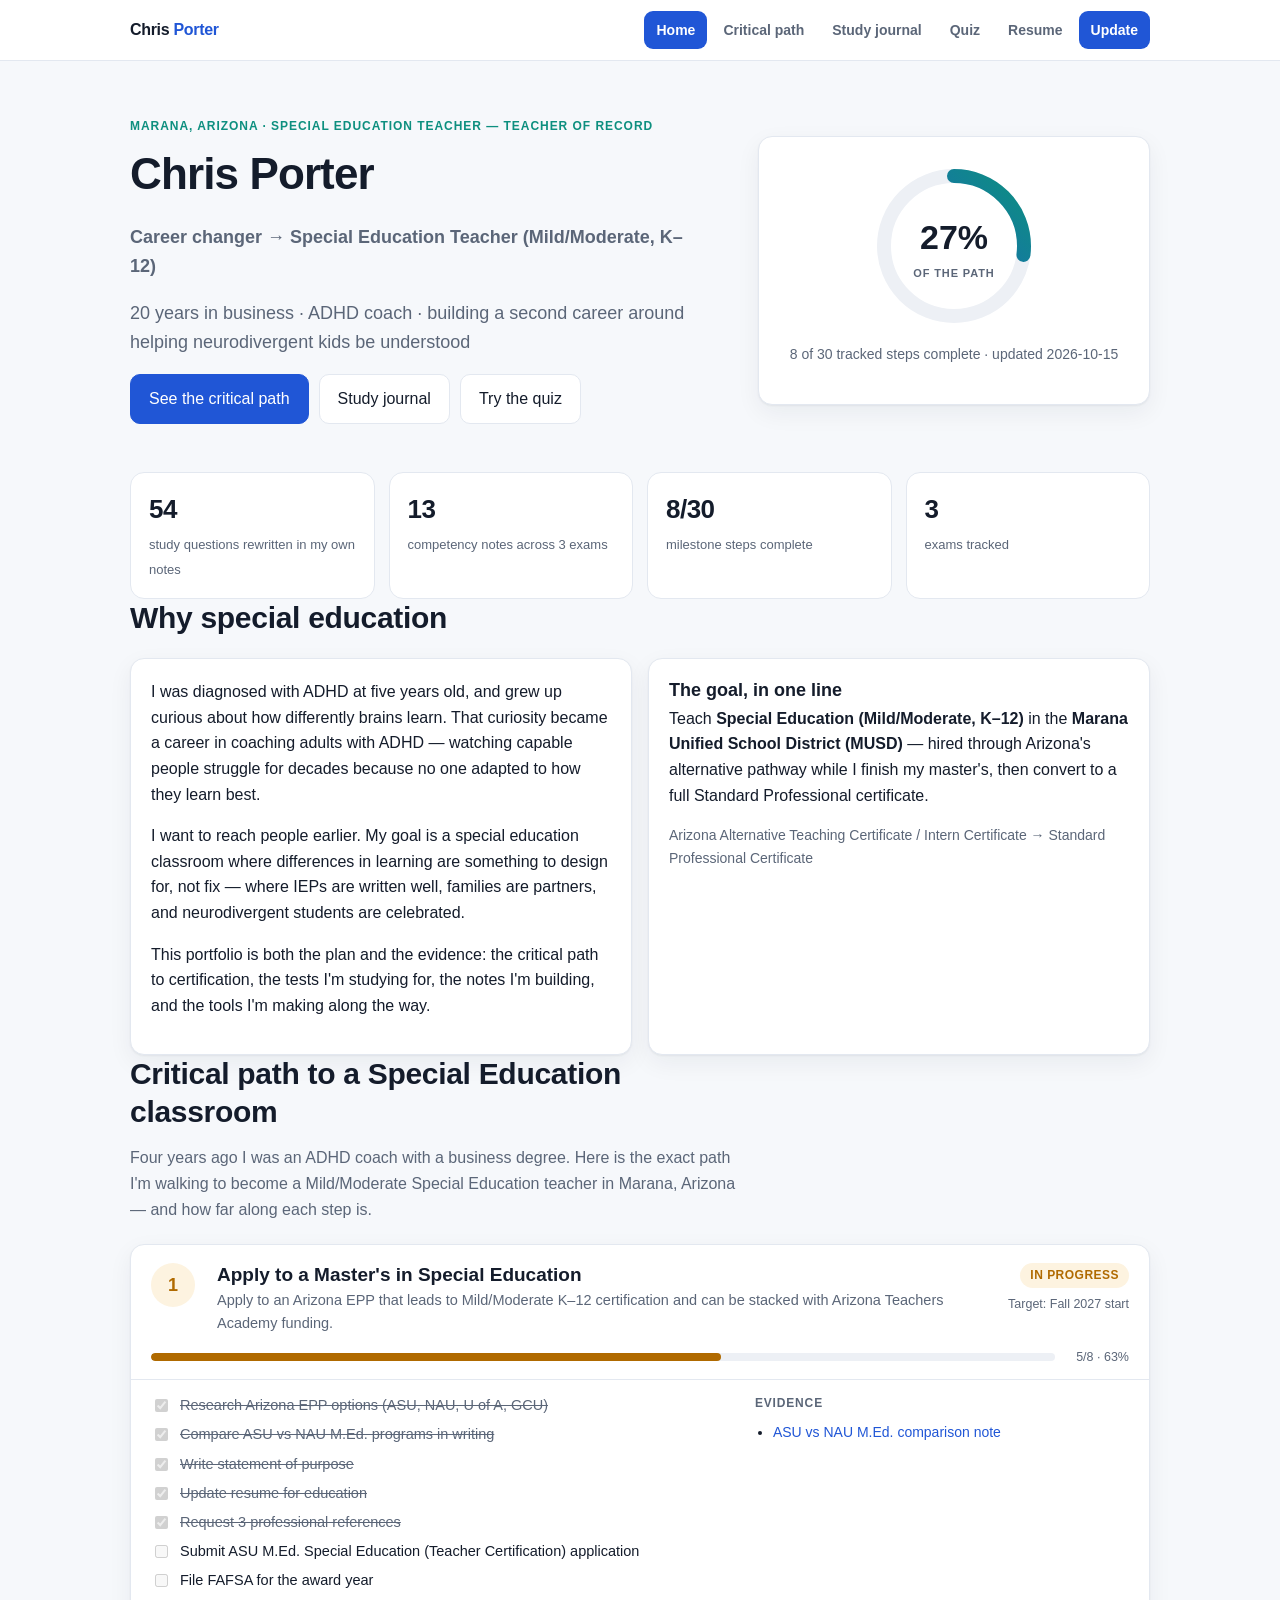
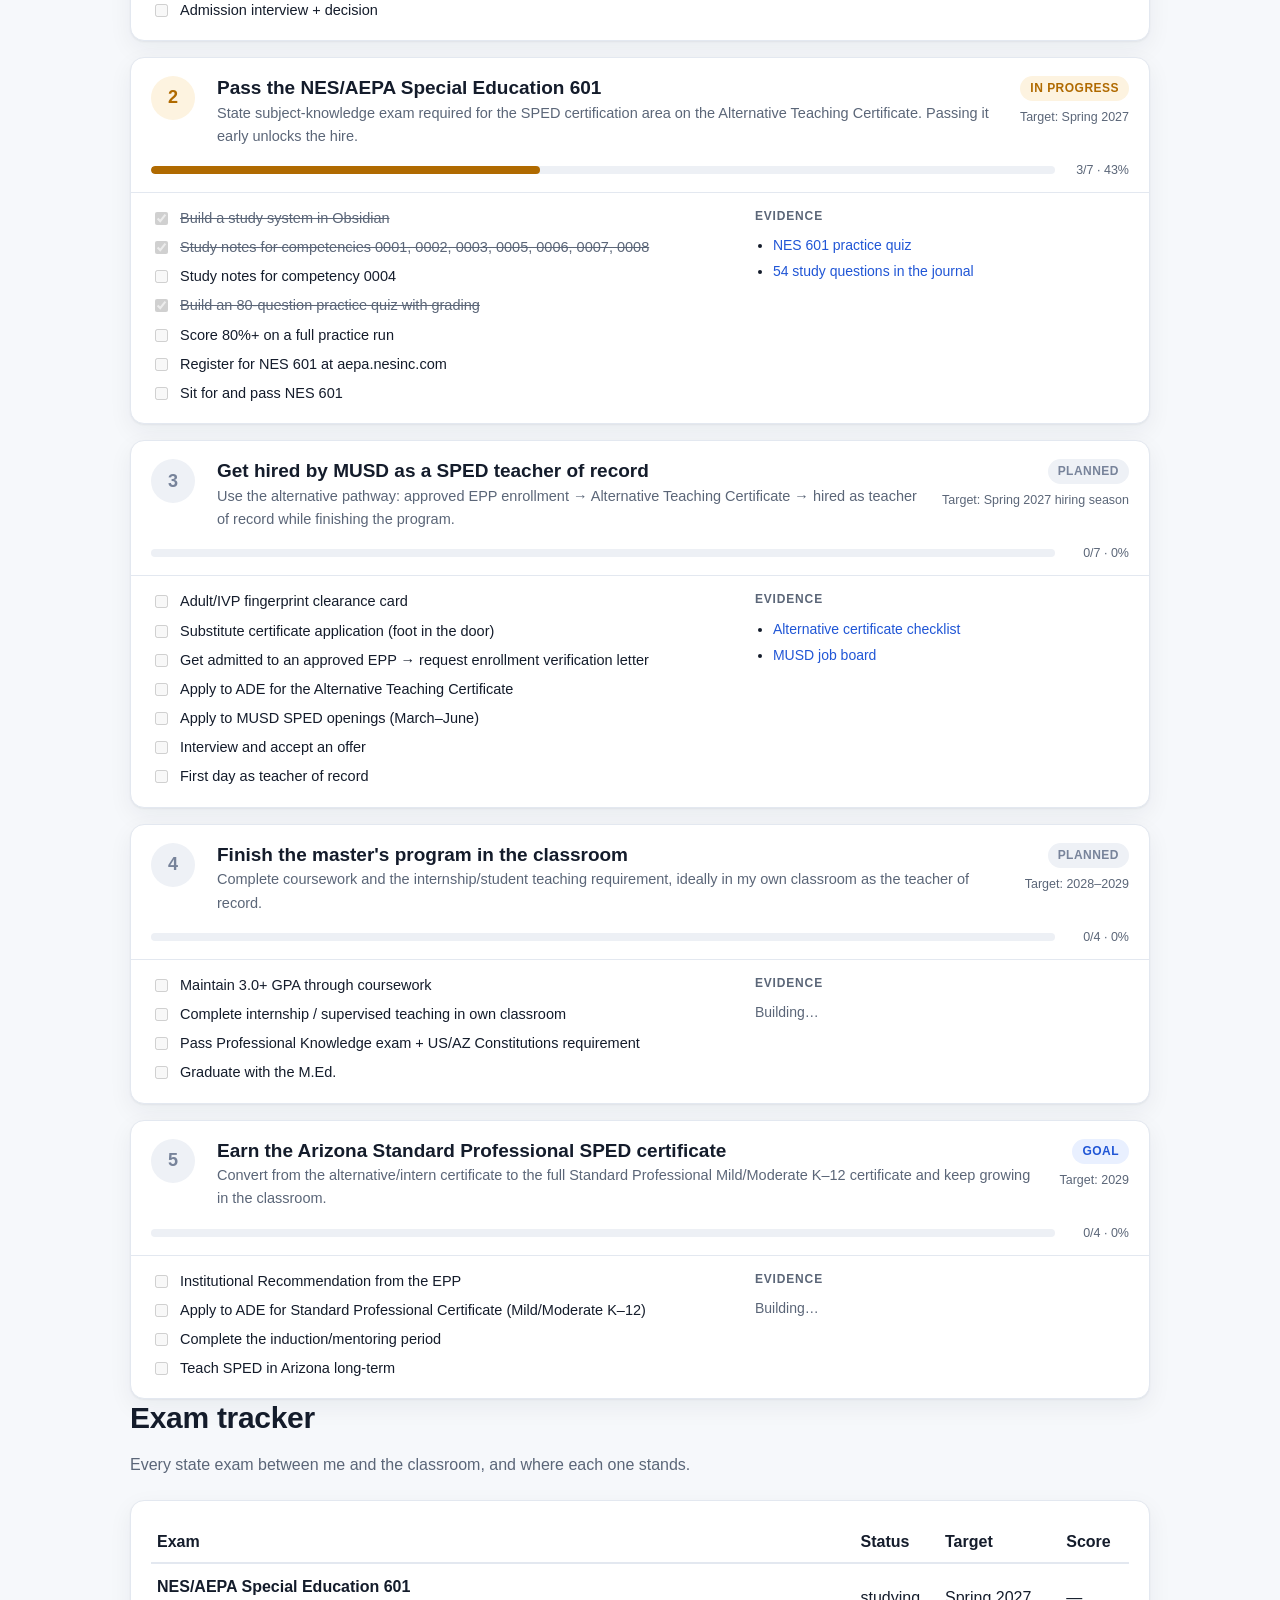
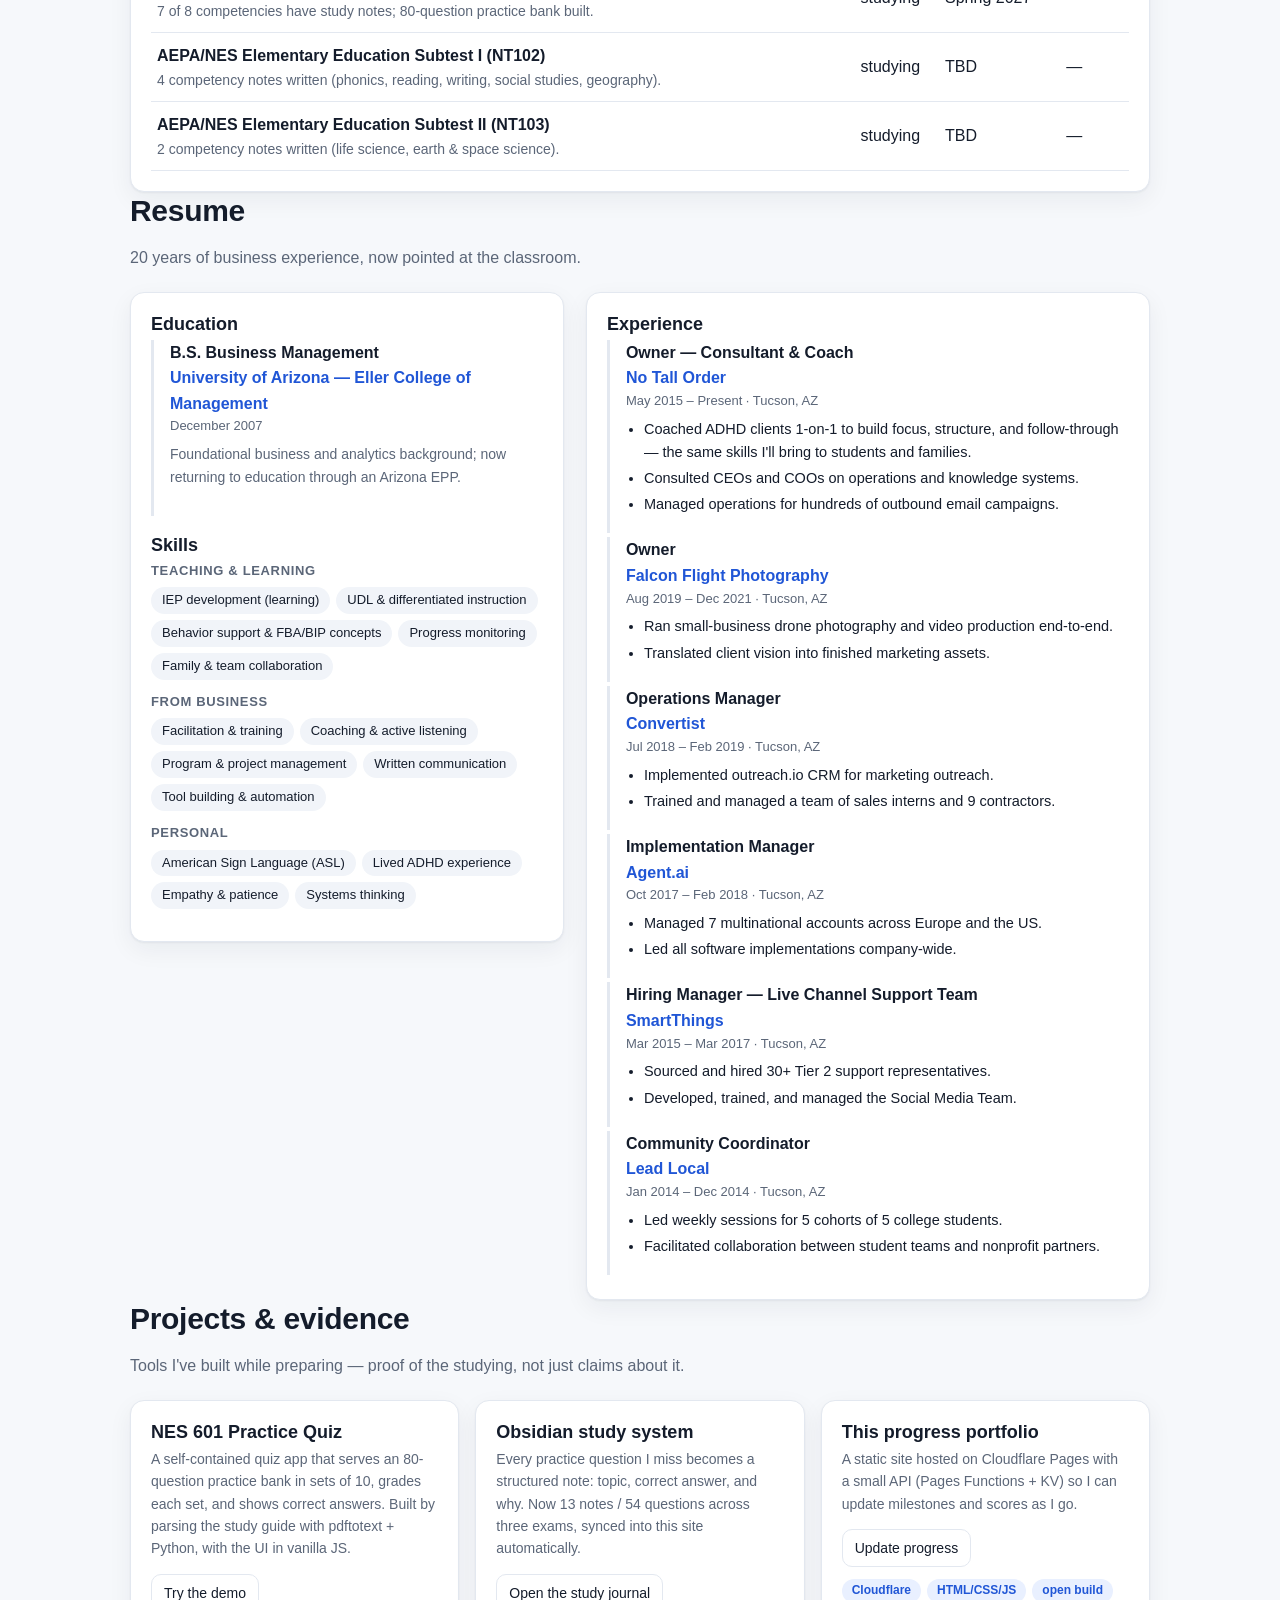
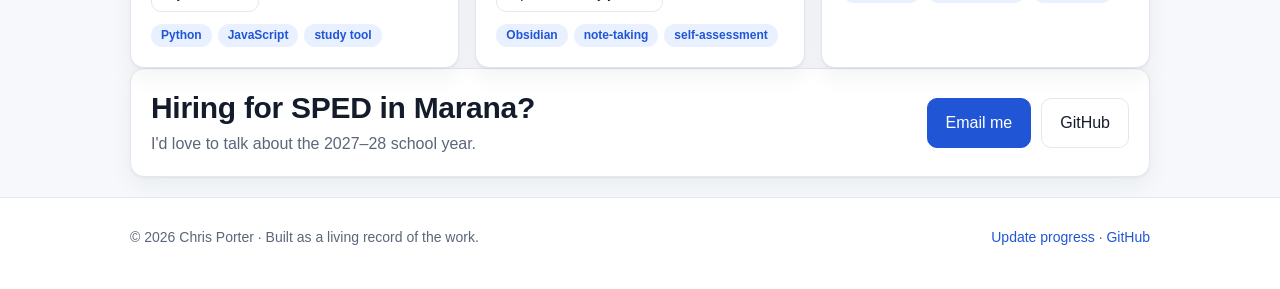
==== index.html @ c05325fa "SPED journey: online resume, critical path, study journal, quiz, Cloudflare Pages + KV admin" ====
<!doctype html>
<html lang="en">
<head>
<meta charset="utf-8">
<meta name="viewport" content="width=device-width, initial-scale=1">
<title>Chris Porter — Becoming a Special Education Teacher</title>
<meta name="description" content="The critical path, study notes, and progress of a career changer becoming a Mild/Moderate Special Education teacher in Marana, Arizona.">
<link rel="stylesheet" href="assets/styles.css">
<link rel="icon" href="favicon.svg" type="image/svg+xml">
</head>
<body>
<header class="site-head">
  <div class="wrap">
    <a class="brand" href="/">Chris <span>Porter</span></a>
    <nav class="site-nav">
      <a data-nav="home" href="/">Home</a>
      <a href="/#path">Critical path</a>
      <a href="/journal">Study journal</a>
      <a href="/quiz">Quiz</a>
      <a href="/#resume">Resume</a>
      <a class="cta" data-nav="admin" href="/admin">Update</a>
    </nav>
  </div>
</header>

<div id="app">
  <section class="wrap">
    <div class="hero" id="hero"></div>
    <div class="stats" id="stats"></div>
  </section>
  <section class="wrap" id="mission"></section>
  <section class="wrap" id="path"></section>
  <section class="wrap" id="tests"></section>
  <section class="wrap" id="resume"></section>
  <section class="wrap" id="projects"></section>
  <section class="wrap" id="contact"></section>
</div>

<footer class="site-foot">
  <div class="wrap">
    <div>© <span id="year"></span> Chris Porter · Built as a living record of the work.</div>
    <div><a href="/admin">Update progress</a> · <a href="https://github.com/67tallchris" target="_blank" rel="noopener">GitHub</a></div>
  </div>
</footer>
<script>document.getElementById("year").textContent = new Date().getFullYear();</script>
<script src="assets/common.js"></script>
<script src="assets/home.js"></script>
</body>
</html>
---- assets/styles.css ----
:root{
  --bg:#f6f8fb; --card:#ffffff; --ink:#141c2b; --muted:#5b6678; --line:#e3e8f0;
  --accent:#2056d6; --accent-soft:#e9f0ff; --teal:#0d8f7f; --teal-soft:#e2f5f1;
  --good:#1a7f4b; --good-soft:#e6f6ec; --warn:#b06a00; --warn-soft:#fdf3e0;
  --planned:#77839a; --planned-soft:#eef1f6;
  --radius:14px; --shadow:0 1px 2px rgba(20,28,43,.05),0 8px 24px rgba(20,28,43,.06);
}
*{box-sizing:border-box}
html{scroll-behavior:smooth}
body{margin:0;background:var(--bg);color:var(--ink);
  font:16px/1.6 -apple-system,BlinkMacSystemFont,"Segoe UI",Roboto,Helvetica,Arial,sans-serif;
  -webkit-font-smoothing:antialiased}
a{color:var(--accent);text-decoration:none}
a:hover{text-decoration:underline}
h1,h2,h3{line-height:1.25;margin:0 0 .5em}
h1{font-size:clamp(28px,4.5vw,44px);letter-spacing:-.02em}
h2{font-size:clamp(22px,3vw,30px);letter-spacing:-.01em}
h3{font-size:18px}
p{margin:0 0 1em}
.wrap{max-width:1060px;margin:0 auto;padding:0 20px}
.muted{color:var(--muted)}
.small{font-size:14px}

/* nav */
.site-head{position:sticky;top:0;z-index:20;background:rgba(255,255,255,.92);backdrop-filter:blur(8px);border-bottom:1px solid var(--line)}
.site-head .wrap{display:flex;align-items:center;gap:18px;min-height:60px;flex-wrap:wrap}
.brand{font-weight:800;letter-spacing:-.02em;color:var(--ink)}
.brand span{color:var(--accent)}
.site-nav{display:flex;gap:4px;margin-left:auto;flex-wrap:wrap}
.site-nav a{padding:8px 12px;border-radius:9px;color:var(--muted);font-size:14px;font-weight:600}
.site-nav a:hover{background:var(--accent-soft);color:var(--accent);text-decoration:none}
.site-nav a.cta{background:var(--accent);color:#fff}
.site-nav a.cta:hover{filter:brightness(1.08);text-decoration:none}

/* hero */
.hero{padding:56px 0 40px;display:grid;grid-template-columns:1.5fr 1fr;gap:40px;align-items:center}
.eyebrow{color:var(--teal);font-weight:700;text-transform:uppercase;letter-spacing:.08em;font-size:12px;margin-bottom:10px}
.hero .lede{font-size:18px;color:var(--muted);max-width:56ch}
.hero-actions{display:flex;gap:10px;flex-wrap:wrap;margin-top:18px}
.btn{display:inline-block;padding:11px 18px;border-radius:10px;background:var(--accent);color:#fff;font-weight:650;border:1px solid var(--accent);cursor:pointer;font:inherit}
.btn:hover{filter:brightness(1.07);text-decoration:none}
.btn.secondary{background:#fff;color:var(--ink);border-color:var(--line)}
.btn.small{padding:7px 12px;font-size:14px}
.hero-card{background:var(--card);border:1px solid var(--line);border-radius:var(--radius);box-shadow:var(--shadow);padding:24px;text-align:center}
.ring{position:relative;width:170px;height:170px;margin:0 auto 12px}
.ring svg{transform:rotate(-90deg)}
.ring .pct{position:absolute;inset:0;display:flex;flex-direction:column;align-items:center;justify-content:center;font-weight:800;font-size:34px}
.ring .pct small{font-size:11px;font-weight:700;color:var(--muted);text-transform:uppercase;letter-spacing:.08em}

/* stats */
.stats{display:grid;grid-template-columns:repeat(4,1fr);gap:14px;margin:8px 0 0}
.stat{background:var(--card);border:1px solid var(--line);border-radius:var(--radius);padding:16px 18px}
.stat b{display:block;font-size:26px;letter-spacing:-.02em}
.stat span{color:var(--muted);font-size:13px}

/* sections */
section{padding:44px 0}
.section-head{max-width:70ch;margin-bottom:22px}
.section-head p{color:var(--muted)}

/* timeline */
.timeline{display:grid;gap:16px}
.milestone{background:var(--card);border:1px solid var(--line);border-radius:var(--radius);box-shadow:var(--shadow);overflow:hidden}
.milestone .ms-top{display:grid;grid-template-columns:52px 1fr auto;gap:14px;align-items:start;padding:18px 20px 12px}
.ms-num{width:44px;height:44px;border-radius:999px;display:flex;align-items:center;justify-content:center;font-weight:800;font-size:18px;background:var(--planned-soft);color:var(--planned)}
.milestone.done .ms-num{background:var(--good-soft);color:var(--good)}
.milestone.in-progress .ms-num{background:var(--warn-soft);color:var(--warn)}
.ms-title{margin:0 0 2px;font-size:19px}
.ms-sum{color:var(--muted);font-size:14.5px;margin:0}
.ms-meta{display:flex;flex-direction:column;gap:6px;align-items:flex-end}
.pill{display:inline-block;padding:3px 10px;border-radius:999px;font-size:12px;font-weight:700;text-transform:uppercase;letter-spacing:.04em}
.pill.done{background:var(--good-soft);color:var(--good)}
.pill.in-progress{background:var(--warn-soft);color:var(--warn)}
.pill.planned{background:var(--planned-soft);color:var(--planned)}
.pill.goal{background:var(--accent-soft);color:var(--accent)}
.ms-target{font-size:12.5px;color:var(--muted)}
.ms-progress{margin:0 20px 12px;display:flex;align-items:center;gap:10px}
.ms-bar{flex:1;height:8px;background:#edf0f5;border-radius:99px;overflow:hidden}
.ms-bar > i{display:block;height:100%;background:var(--accent);border-radius:99px}
.milestone.done .ms-bar > i{background:var(--good)}
.milestone.in-progress .ms-bar > i{background:var(--warn)}
.ms-bar-label{font-size:12.5px;color:var(--muted);min-width:64px;text-align:right}
.ms-body{padding:0 20px 18px;display:grid;grid-template-columns:1.4fr .9fr;gap:22px;border-top:1px solid var(--line);padding-top:14px}
.tasks{list-style:none;margin:0;padding:0;display:grid;gap:6px}
.tasks li{display:flex;gap:9px;align-items:flex-start;font-size:14.5px}
.tasks input{margin-top:5px;accent-color:var(--accent)}
.tasks li.done label{color:var(--muted);text-decoration:line-through}
.evidence h4{font-size:12px;text-transform:uppercase;letter-spacing:.07em;color:var(--muted);margin:0 0 8px}
.evidence ul{margin:0;padding-left:18px}
.evidence li{font-size:14px;margin-bottom:4px}

/* generic cards / grids */
.grid{display:grid;gap:16px}
.grid.two{grid-template-columns:1fr 1fr}
.grid.three{grid-template-columns:repeat(3,1fr)}
.card{background:var(--card);border:1px solid var(--line);border-radius:var(--radius);padding:20px;box-shadow:var(--shadow)}
.card h3{margin-bottom:4px}
.card .tagrow{display:flex;gap:6px;flex-wrap:wrap;margin-top:12px}
.tag{background:var(--accent-soft);color:var(--accent);border-radius:999px;padding:2px 10px;font-size:12px;font-weight:600}

/* resume */
.resume-grid{display:grid;grid-template-columns:1fr 1.3fr;gap:22px}
.job{border-left:3px solid var(--line);padding:0 0 14px 16px;margin-bottom:4px}
.job .role{font-weight:700}
.job .org{color:var(--accent);font-weight:600}
.job .dates{color:var(--muted);font-size:13px}
.job ul{margin:6px 0 0;padding-left:18px}
.job li{font-size:14.5px;margin-bottom:3px}
.skillgroup{margin-bottom:12px}
.skillgroup b{font-size:13px;text-transform:uppercase;letter-spacing:.05em;color:var(--muted);display:block;margin-bottom:6px}
.chips{display:flex;flex-wrap:wrap;gap:6px}
.chip{background:#f1f4f9;border-radius:999px;padding:3px 11px;font-size:13px}

/* journal */
.filters{display:flex;gap:10px;flex-wrap:wrap;align-items:center;margin-bottom:18px}
.filters input,.filters select{padding:9px 12px;border:1px solid var(--line);border-radius:10px;font:inherit;background:#fff}
.journal-exam{margin-bottom:26px}
.journal-exam h3{margin-bottom:2px}
.journal-exam .exam-meta{color:var(--muted);font-size:13.5px;margin-bottom:12px}
.note{background:var(--card);border:1px solid var(--line);border-radius:var(--radius);margin-bottom:12px;box-shadow:var(--shadow)}
.note > summary{cursor:pointer;padding:14px 18px;font-weight:650;display:flex;gap:10px;align-items:baseline;flex-wrap:wrap}
.note > summary::-webkit-details-marker{display:none}
.note > summary::before{content:"▸";color:var(--accent);font-weight:700}
.note[open] > summary::before{content:"▾"}
.note .note-body{padding:0 18px 6px}
.qblock{border-top:1px solid var(--line);padding:12px 0}
.qblock h4{margin:0 0 6px;font-size:15.5px}
.answer{background:var(--good-soft);border-left:3px solid var(--good);padding:9px 12px;border-radius:0 8px 8px 0;font-size:14.5px;margin-bottom:10px}
.answer b{color:var(--good)}
.why ul{margin:0;padding-left:18px}
.why li{font-size:14.5px;margin-bottom:4px}
.badge{background:var(--planned-soft);color:var(--planned);border-radius:999px;padding:2px 10px;font-size:12px;font-weight:600}
.badge.in-progress{background:var(--warn-soft);color:var(--warn)}

/* checklist */
.checklist{list-style:none;margin:0;padding:0;display:grid;gap:8px}
.checklist li{display:flex;gap:10px;align-items:flex-start;background:#fff;border:1px solid var(--line);border-radius:10px;padding:10px 14px;font-size:14.5px}
.checklist input{margin-top:5px;accent-color:var(--accent)}

/* quiz */
.quiz-shell{max-width:820px}
.qcard{background:var(--card);border:1px solid var(--line);border-radius:var(--radius);padding:18px 20px;margin:12px 0;box-shadow:var(--shadow)}
.qcard.correct{border-left:5px solid var(--good)}
.qcard.wrong{border-left:5px solid var(--bad)}
.qnum{font-size:12px;letter-spacing:.06em;text-transform:uppercase;color:var(--muted);font-weight:700}
.stem{margin:6px 0 12px;font-weight:600}
.opts{display:grid;gap:8px}
.opt{display:flex;gap:10px;align-items:flex-start;border:1px solid var(--line);border-radius:9px;padding:9px 11px;cursor:pointer;background:#fff}
.opt:hover{border-color:#b9c4d6}
.opt input{margin-top:4px;accent-color:var(--accent)}
.opt .letter{font-weight:700;min-width:16px}
.opt.correct{border-color:var(--good);background:var(--good-soft)}
.opt.wrong{border-color:var(--bad);background:var(--bad-soft)}
.opt.disabled{cursor:default}
.verdict{margin-top:12px;font-size:14px;font-weight:600}
.verdict.ok{color:var(--good)}
.verdict.bad{color:var(--bad)}
.explain{margin-top:6px;color:var(--muted);font-size:13.5px}
.summary{background:var(--card);border:1px solid var(--line);border-left:5px solid var(--accent);border-radius:var(--radius);padding:14px 18px;margin:14px 0;box-shadow:var(--shadow)}
.summary .score{font-size:24px;font-weight:800}
.actions{display:flex;gap:10px;flex-wrap:wrap;margin:16px 0 30px}
.demo-banner{background:var(--accent-soft);border:1px solid #cdddff;color:#173a8c;border-radius:var(--radius);padding:12px 16px;font-size:14px;margin-bottom:16px}

/* admin */
.admin-form{display:grid;gap:18px}
.admin-milestone{background:#fff;border:1px solid var(--line);border-radius:var(--radius);padding:16px 18px}
.admin-milestone .row{display:flex;gap:10px;align-items:center;flex-wrap:wrap;margin-bottom:10px}
.admin-milestone input[type=text],.admin-milestone select,.admin-tests input{padding:8px 10px;border:1px solid var(--line);border-radius:8px;font:inherit}
.admin-tasks{display:grid;gap:6px;margin:8px 0}
.admin-tasks label{display:flex;gap:8px;align-items:center;font-size:14.5px}
.admin-tests table{width:100%;border-collapse:collapse}
.admin-tests th,.admin-tests td{border:1px solid var(--line);padding:8px;font-size:14px;text-align:left}
.status-msg{padding:10px 14px;border-radius:10px;margin:12px 0;font-size:14.5px}
.status-msg.ok{background:var(--good-soft);color:var(--good)}
.status-msg.err{background:#fdecec;color:var(--bad)}
.token-row{display:flex;gap:10px;flex-wrap:wrap;align-items:center}

/* footer */
.site-foot{border-top:1px solid var(--line);background:#fff;padding:28px 0 40px;margin-top:20px;color:var(--muted);font-size:14px}
.site-foot .wrap{display:flex;gap:16px;justify-content:space-between;flex-wrap:wrap}

@media (max-width:820px){
  .hero{grid-template-columns:1fr;padding-top:36px}
  .stats{grid-template-columns:1fr 1fr}
  .ms-body{grid-template-columns:1fr}
  .grid.two,.grid.three,.resume-grid{grid-template-columns:1fr}
}
@media print{
  .site-head,.site-foot,.hero-actions,.btn{display:none}
  body{background:#fff}
  .card,.milestone,.note{box-shadow:none}
}
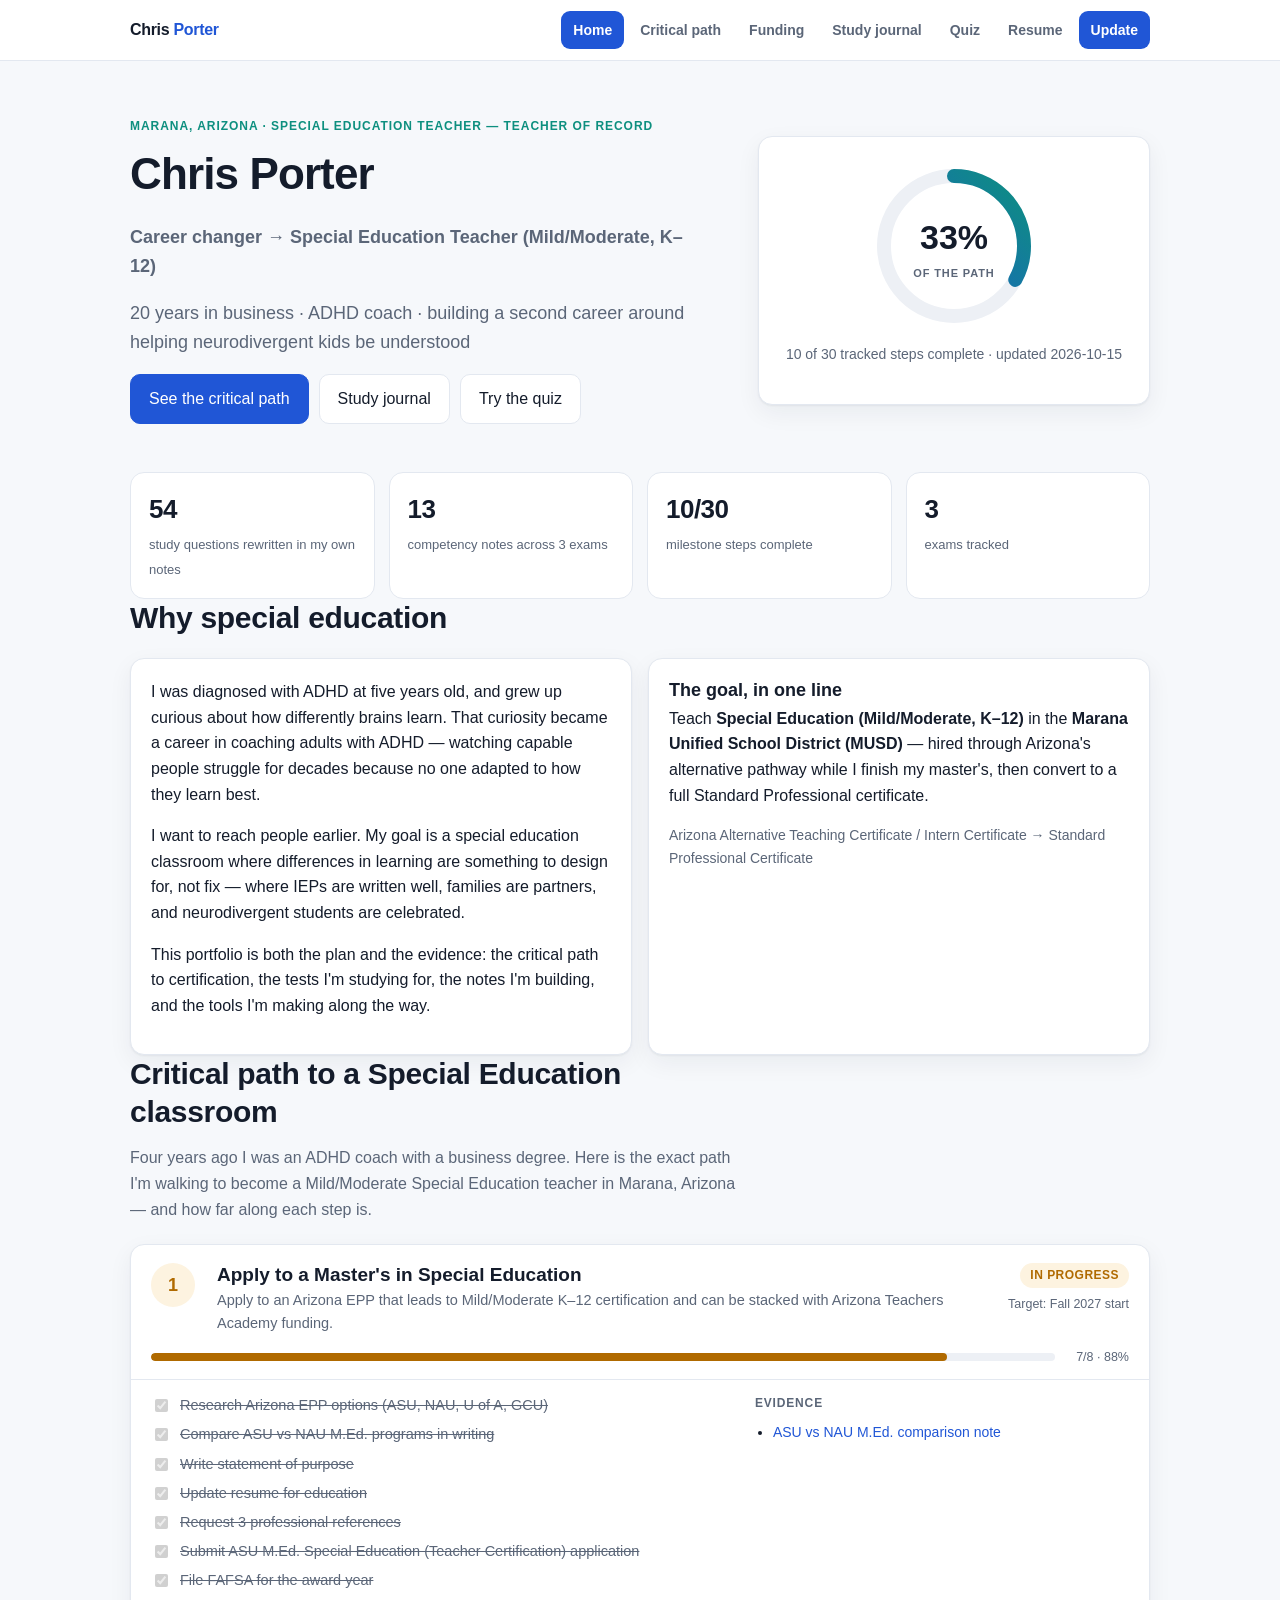
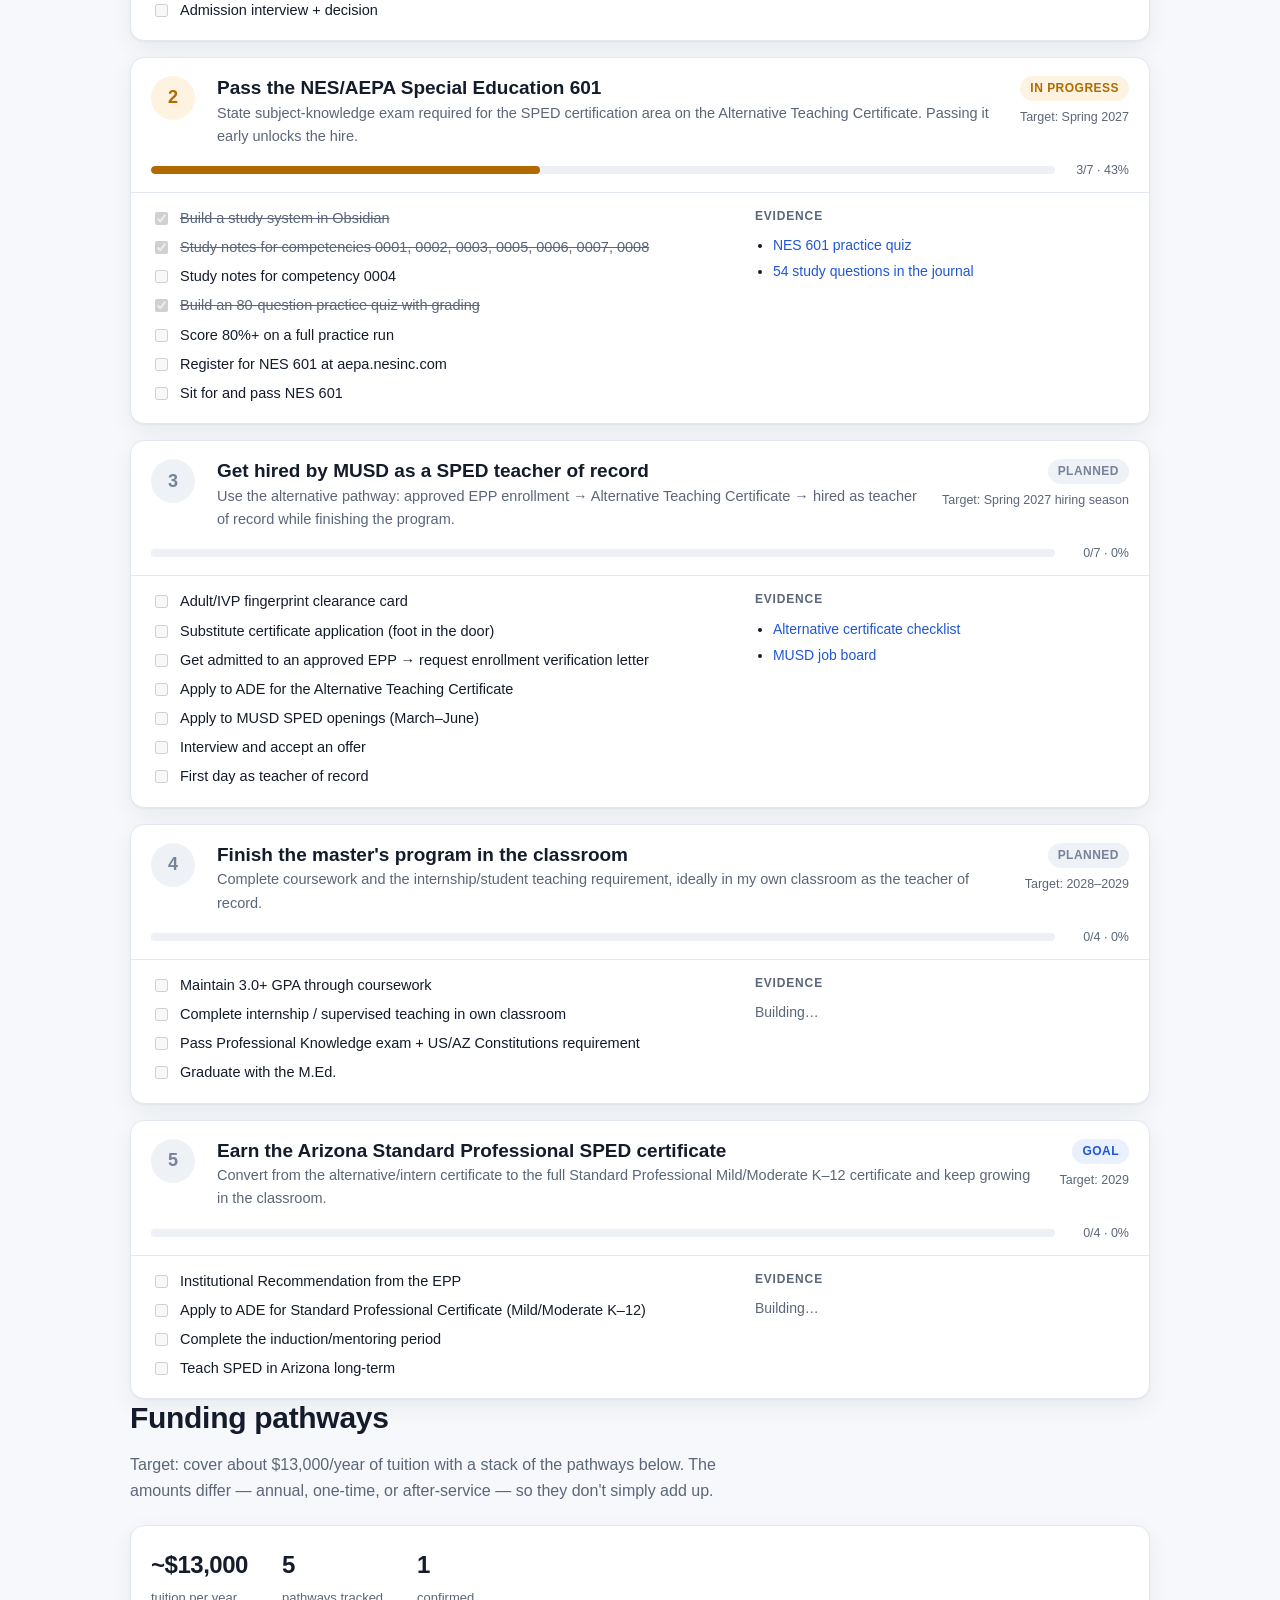
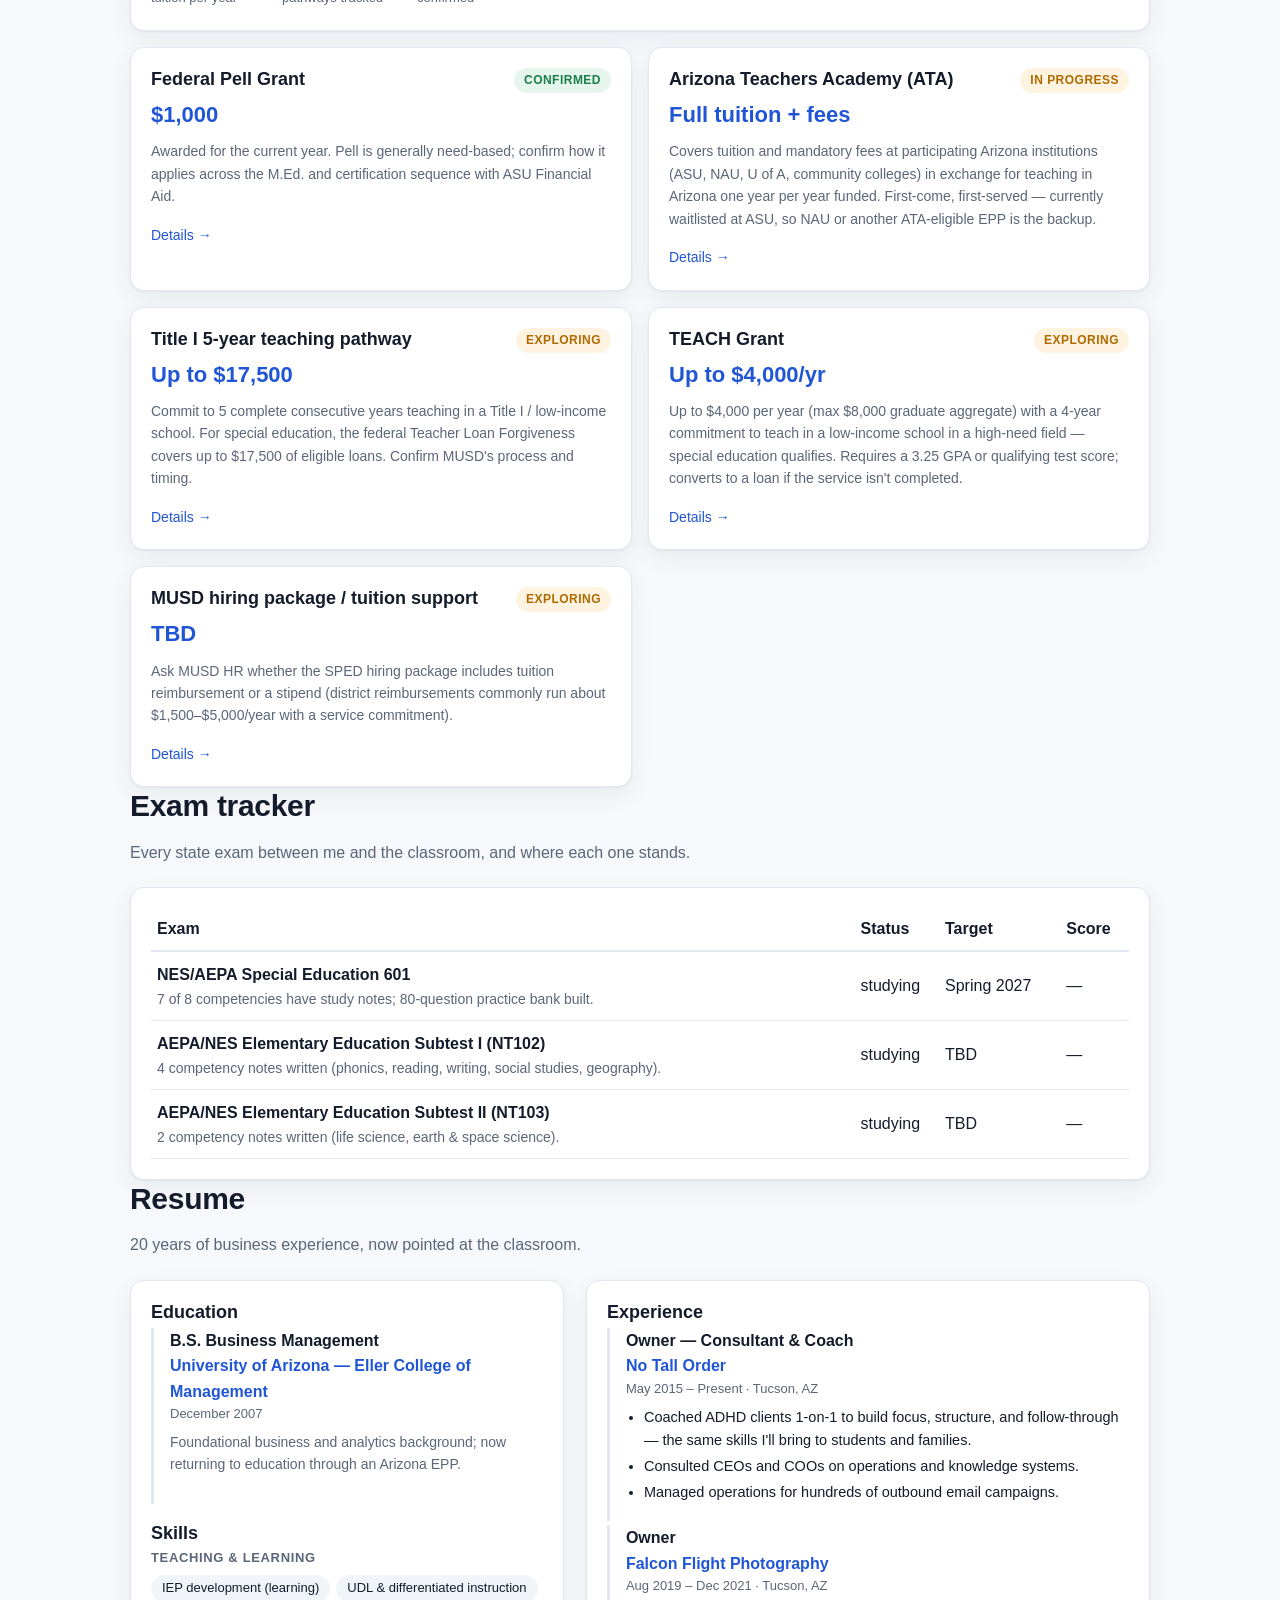
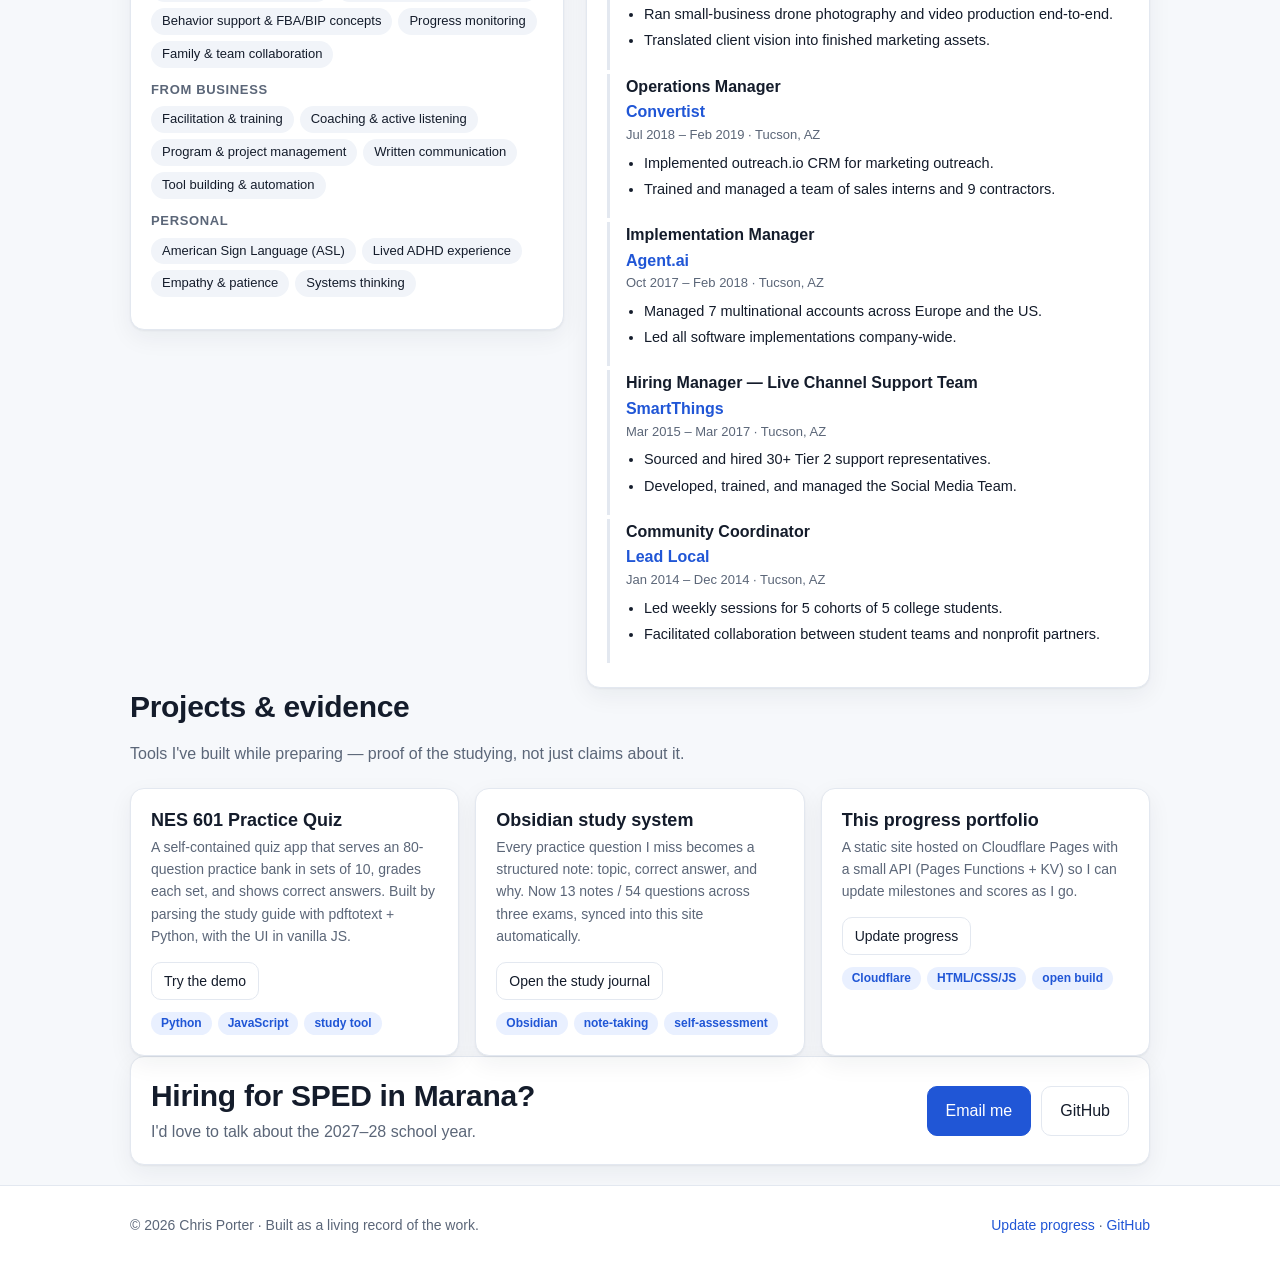
==== commit aac1cf97: "Add funding pathways section (Pell, ATA, Title I 5-year, TEACH, MUSD support)" ====
--- a/index.html
+++ b/index.html
@@ -15,6 +15,7 @@
     <nav class="site-nav">
       <a data-nav="home" href="/">Home</a>
       <a href="/#path">Critical path</a>
+      <a href="/#funding">Funding</a>
       <a href="/journal">Study journal</a>
       <a href="/quiz">Quiz</a>
       <a href="/#resume">Resume</a>
@@ -30,6 +31,7 @@
   </section>
   <section class="wrap" id="mission"></section>
   <section class="wrap" id="path"></section>
+  <section class="wrap" id="funding"></section>
   <section class="wrap" id="tests"></section>
   <section class="wrap" id="resume"></section>
   <section class="wrap" id="projects"></section>
--- a/assets/styles.css
+++ b/assets/styles.css
@@ -179,6 +179,18 @@
 .site-foot{border-top:1px solid var(--line);background:#fff;padding:28px 0 40px;margin-top:20px;color:var(--muted);font-size:14px}
 .site-foot .wrap{display:flex;gap:16px;justify-content:space-between;flex-wrap:wrap}
 
+/* funding */
+.funding-summary{display:flex;gap:34px;flex-wrap:wrap;margin-bottom:16px}
+.stat-inline b{display:block;font-size:24px;letter-spacing:-.02em}
+.stat-inline span{color:var(--muted);font-size:13px}
+.funding-top{display:flex;justify-content:space-between;gap:10px;align-items:flex-start}
+.funding-top h3{margin:0}
+.funding-amount{font-size:22px;font-weight:800;color:var(--accent);margin:4px 0 8px}
+.pill.confirmed{background:var(--good-soft);color:var(--good)}
+.pill.exploring{background:var(--warn-soft);color:var(--warn)}
+.pill.applied{background:var(--accent-soft);color:var(--accent)}
+.pill.backup{background:var(--planned-soft);color:var(--planned)}
+
 @media (max-width:820px){
   .hero{grid-template-columns:1fr;padding-top:36px}
   .stats{grid-template-columns:1fr 1fr}
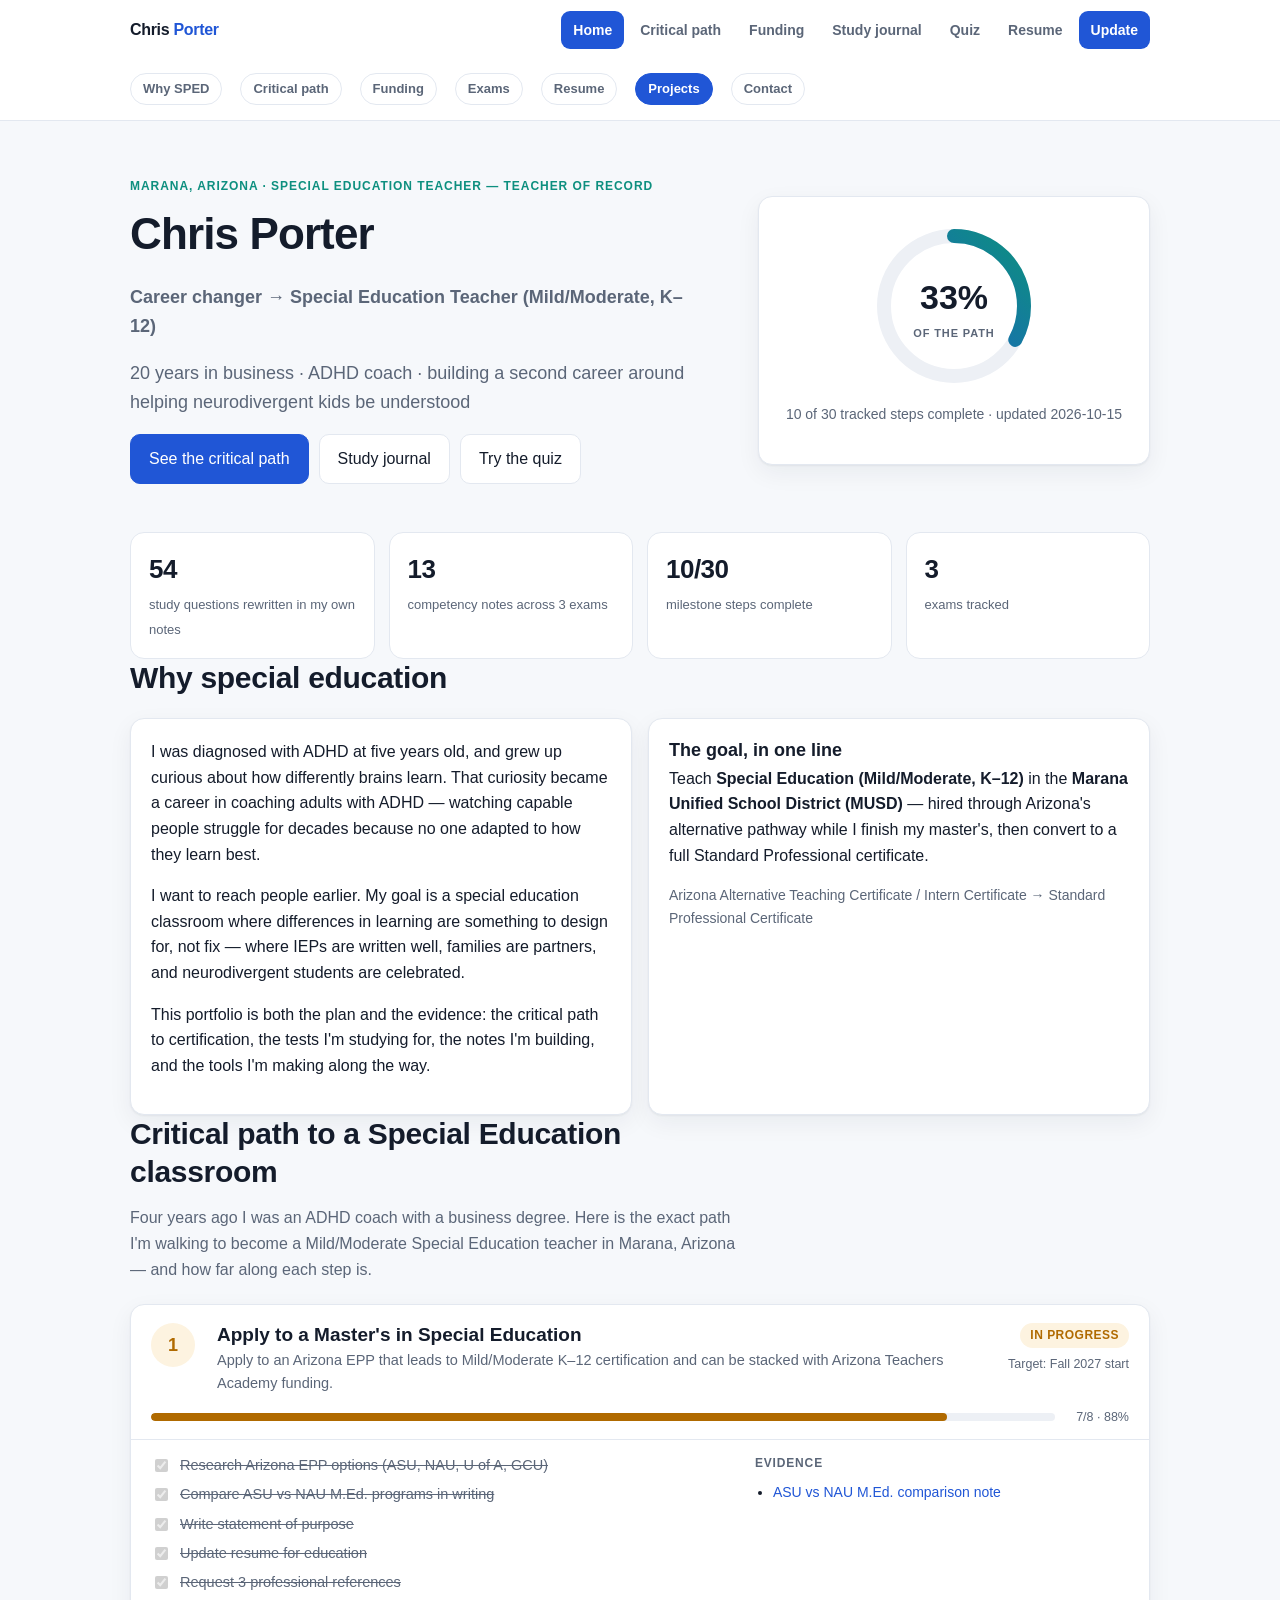
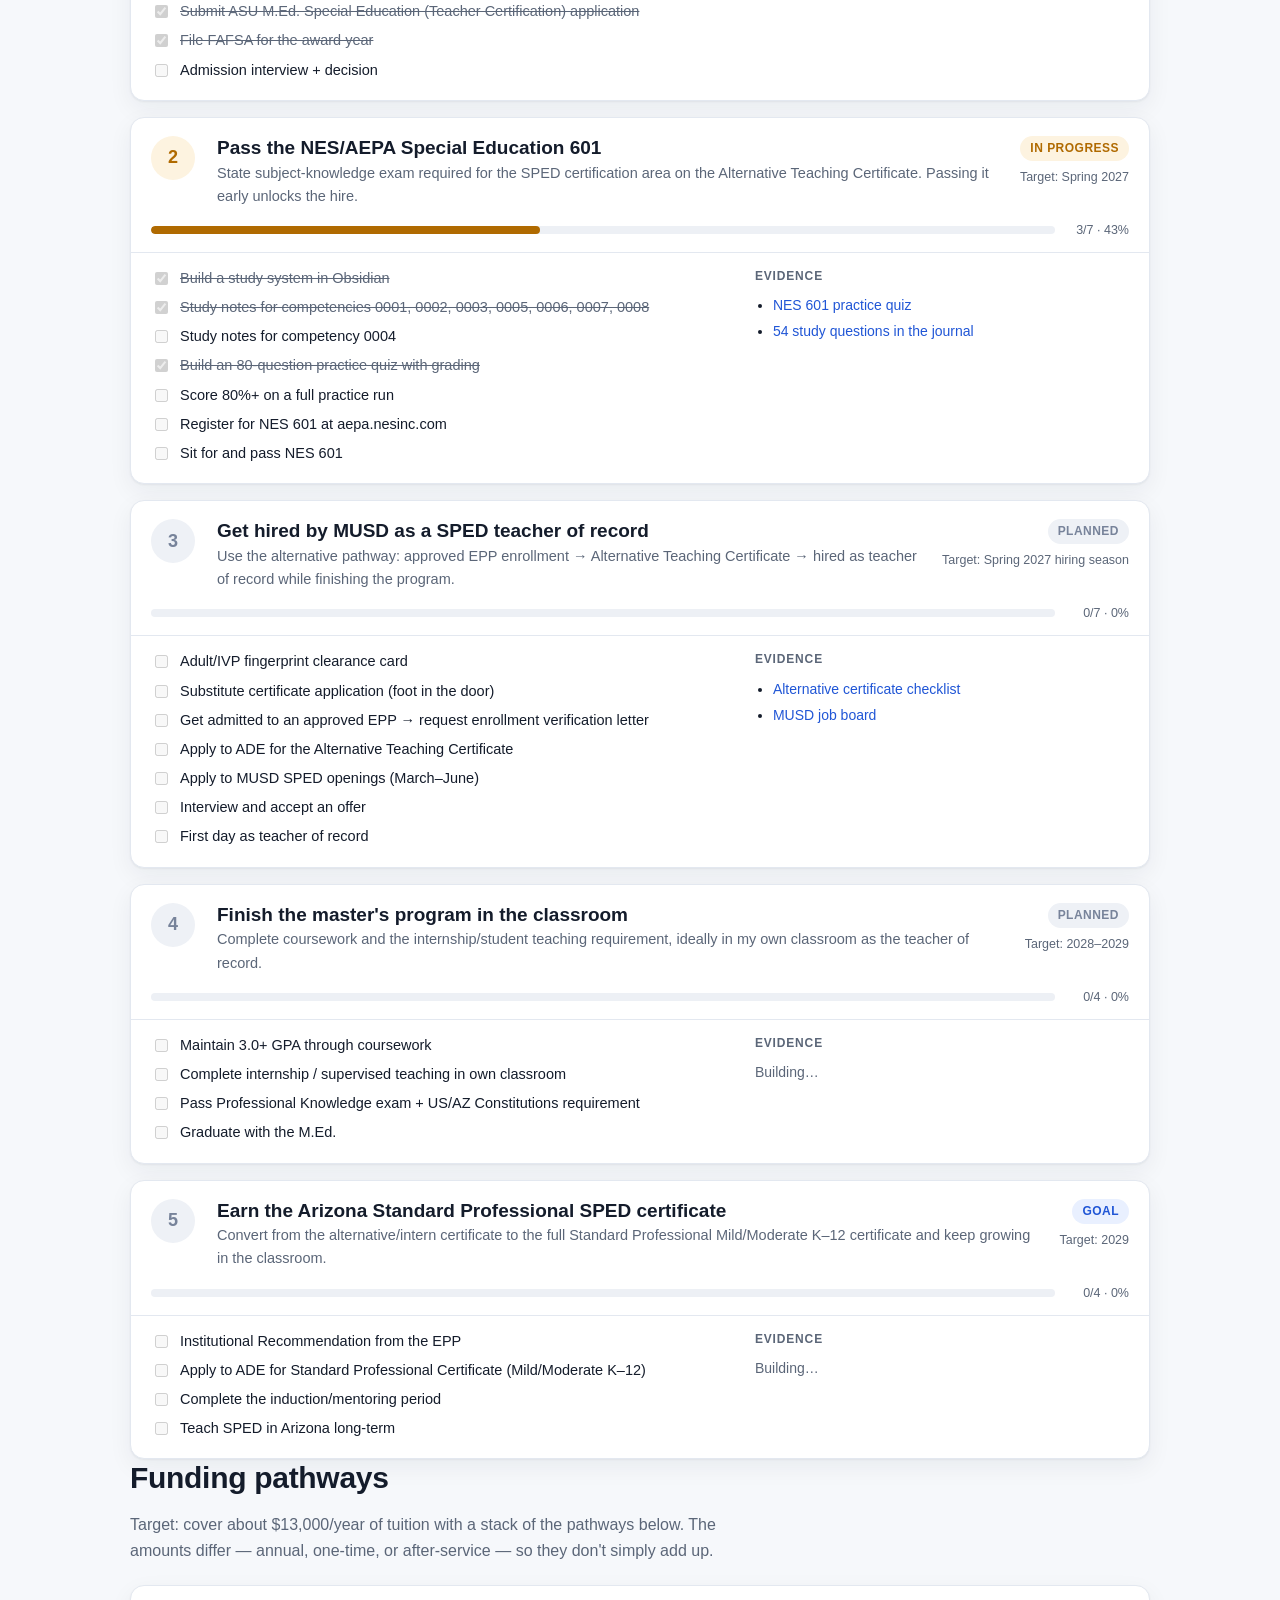
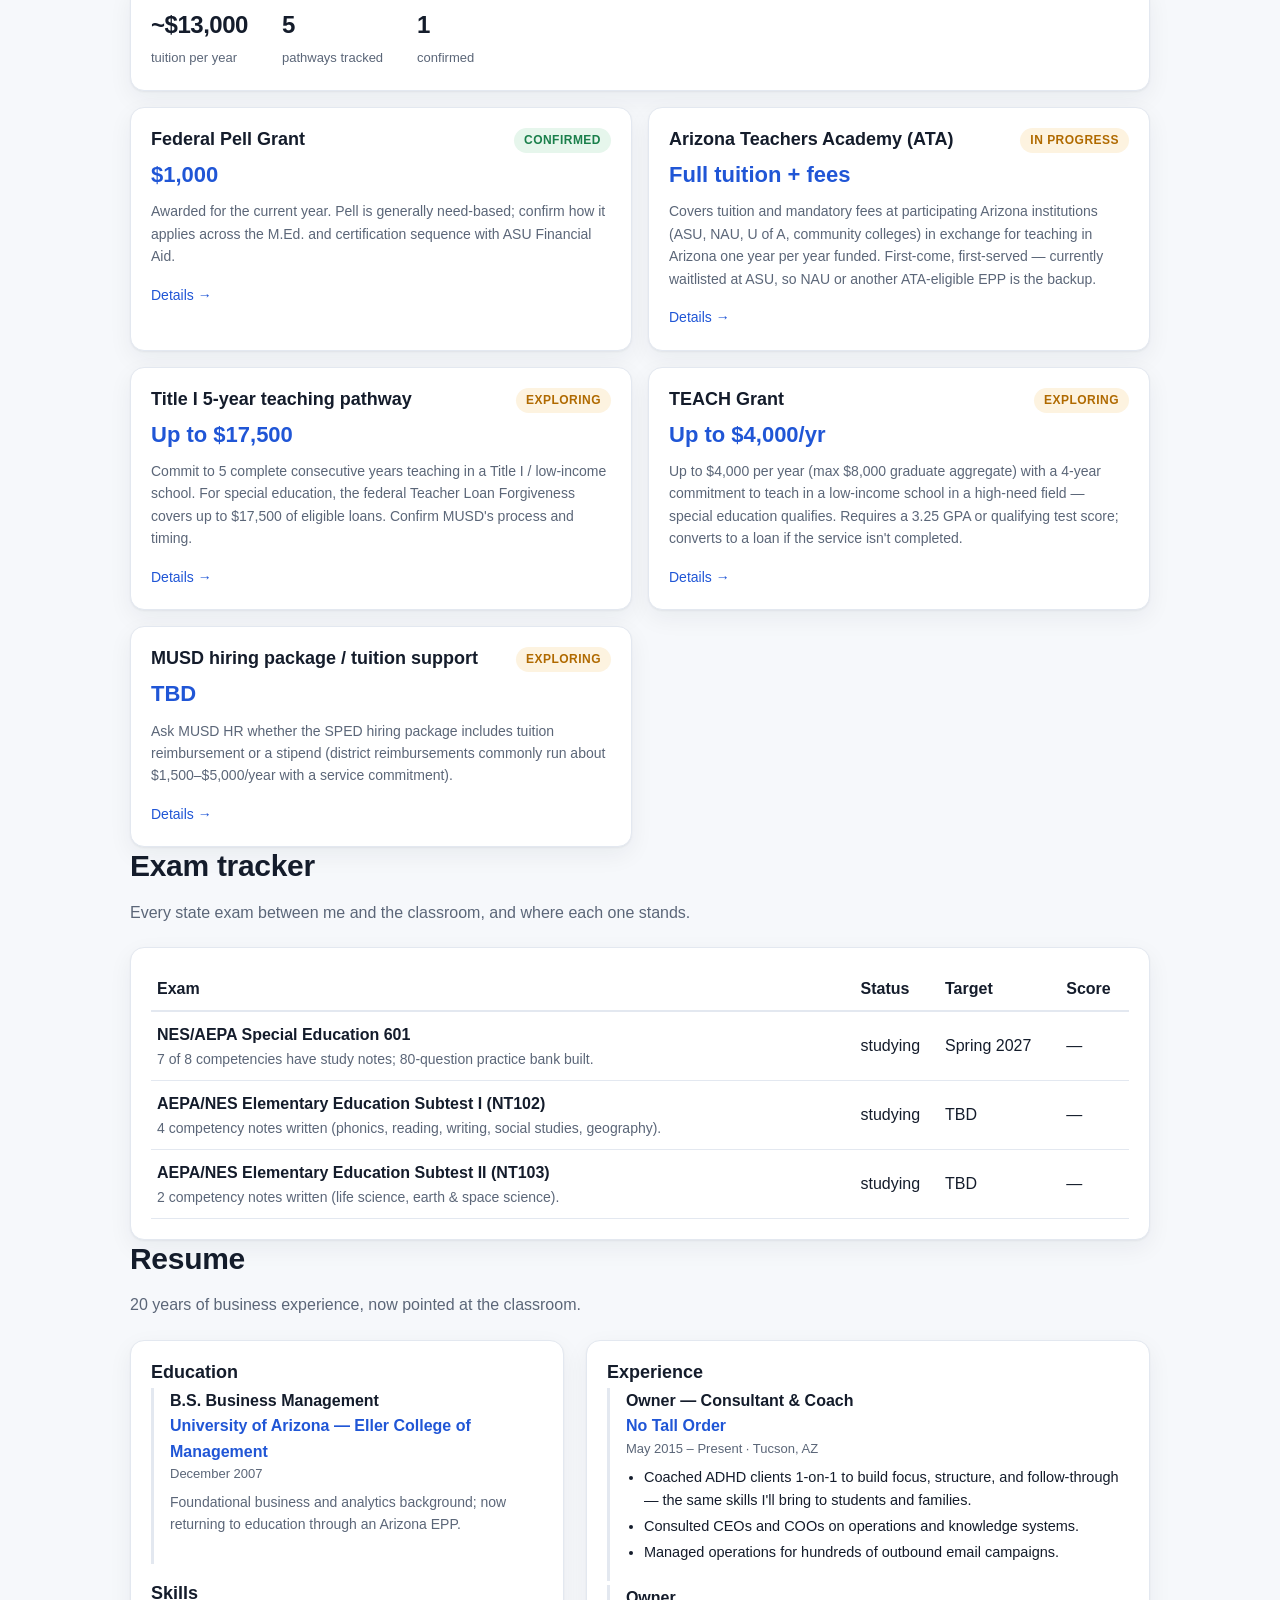
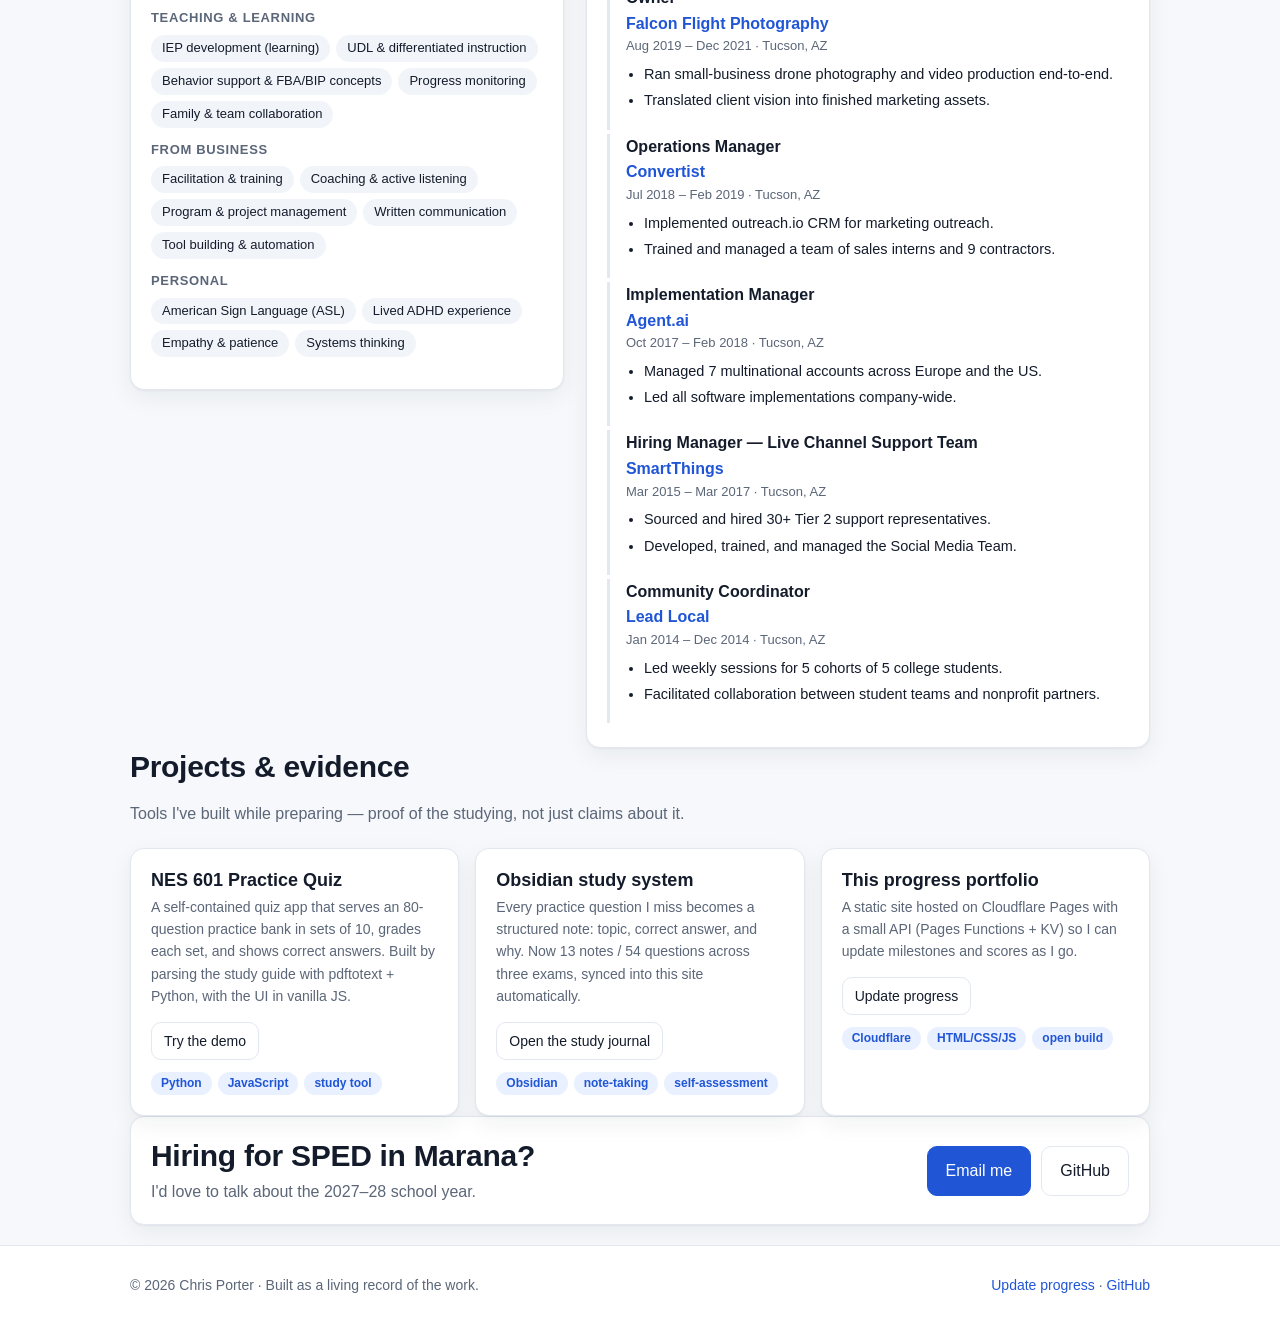
==== commit 52e21871: "Add section nav and GitHub OAuth admin (session cookie auth, token fallback)" ====
--- a/index.html
+++ b/index.html
@@ -22,6 +22,7 @@
       <a class="cta" data-nav="admin" href="/admin">Update</a>
     </nav>
   </div>
+  <nav class="wrap section-nav" id="sectionNav" aria-label="On this page"></nav>
 </header>
 
 <div id="app">
--- a/assets/styles.css
+++ b/assets/styles.css
@@ -31,6 +31,11 @@
 .site-nav a:hover{background:var(--accent-soft);color:var(--accent);text-decoration:none}
 .site-nav a.cta{background:var(--accent);color:#fff}
 .site-nav a.cta:hover{filter:brightness(1.08);text-decoration:none}
+.section-nav{display:flex;gap:6px;overflow-x:auto;padding:8px 20px 10px;scrollbar-width:none}
+.section-nav::-webkit-scrollbar{display:none}
+.section-nav a{white-space:nowrap;padding:5px 12px;border-radius:999px;border:1px solid var(--line);background:#fff;color:var(--muted);font-size:13px;font-weight:600}
+.section-nav a:hover{border-color:#b9c4d6;text-decoration:none}
+.section-nav a.active{background:var(--accent);border-color:var(--accent);color:#fff}
 
 /* hero */
 .hero{padding:56px 0 40px;display:grid;grid-template-columns:1.5fr 1fr;gap:40px;align-items:center}
